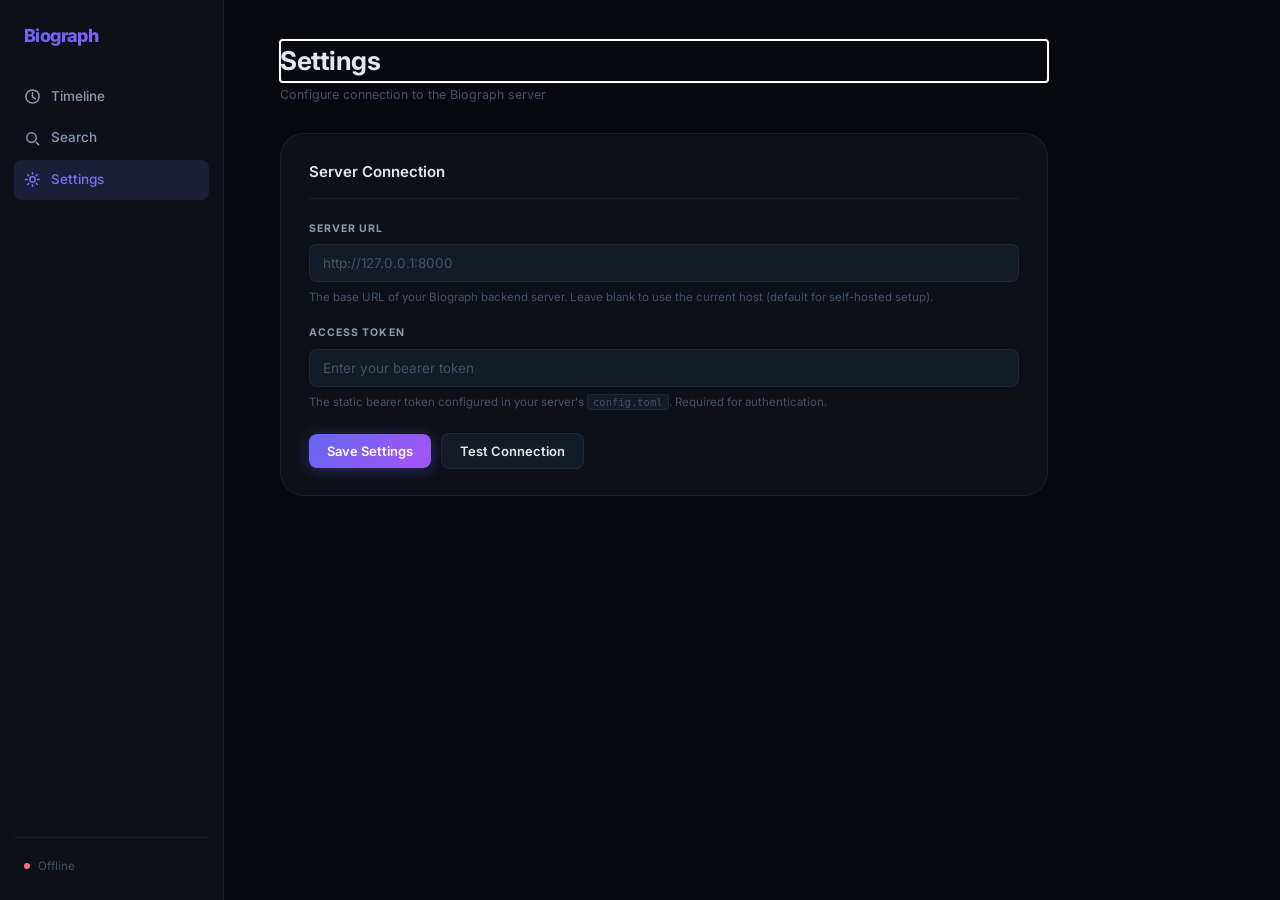
==== web-client/index.html @ 9d4fa3f5 "Initial commit: Biograph life-logging backend, sensors, web-client, and Arch PKGBUILDs" ====
<!doctype html>
<html lang="en">
<head>
  <meta charset="utf-8">
  <meta name="viewport" content="width=device-width, initial-scale=1">
  <title>Biograph</title>
  <meta name="description" content="Personal life-logging timeline — browse, search and explore your life events.">
  <meta name="color-scheme" content="dark">

  <!-- Preconnect for Google Fonts -->
  <link rel="preconnect" href="https://fonts.googleapis.com">
  <link rel="preconnect" href="https://fonts.gstatic.com" crossorigin>
  <link href="https://fonts.googleapis.com/css2?family=Inter:wght@400;500;600;700;800&display=swap" rel="stylesheet">

  <link rel="stylesheet" href="style.css">
</head>
<body>

<div class="app">

  <!-- ── Sidebar ──────────────────────────────────────────── -->
  <aside class="sidebar" role="navigation" aria-label="Main navigation">
    <div class="logo" aria-label="Biograph">Biograph</div>

    <nav class="nav-list">
      <a class="nav-link active" href="#timeline" data-view="timeline" aria-current="page">
        <svg class="nav-icon" viewBox="0 0 18 18" fill="none" stroke="currentColor" stroke-width="1.6" aria-hidden="true">
          <circle cx="9" cy="9" r="7"/>
          <path d="M9 5v4.5l3 1.8" stroke-linecap="round" stroke-linejoin="round"/>
        </svg>
        Timeline
      </a>
      <a class="nav-link" href="#search" data-view="search">
        <svg class="nav-icon" viewBox="0 0 18 18" fill="none" stroke="currentColor" stroke-width="1.6" aria-hidden="true">
          <circle cx="8" cy="8" r="5"/>
          <path d="M13 13l2.5 2.5" stroke-linecap="round"/>
        </svg>
        Search
      </a>
      <a class="nav-link" href="#settings" data-view="settings">
        <svg class="nav-icon" viewBox="0 0 18 18" fill="none" stroke="currentColor" stroke-width="1.6" aria-hidden="true">
          <circle cx="9" cy="9" r="2.8"/>
          <path d="M9 1.5v2M9 14.5v2M1.5 9h2M14.5 9h2M3.7 3.7l1.4 1.4M12.9 12.9l1.4 1.4M3.7 14.3l1.4-1.4M12.9 5.1l1.4-1.4" stroke-linecap="round"/>
        </svg>
        Settings
      </a>
    </nav>

    <div class="sidebar-footer">
      <div class="connection-badge">
        <div class="conn-dot" id="conn-dot"></div>
        <span id="conn-label" aria-live="polite">Checking…</span>
      </div>
    </div>
  </aside>

  <!-- ── Main content ─────────────────────────────────────── -->
  <main id="main" role="main" aria-live="polite" aria-atomic="false">
    <!-- Populated by app.js -->
  </main>

</div>

<script type="module" src="app.js"></script>
</body>
</html>
---- web-client/style.css ----
/* ============================================================
   Biograph Web Client — style.css
   Design system: dark-first, CSS custom properties, no deps.
   ============================================================ */

/* ── 1. Design tokens ──────────────────────────────────────── */
:root {
  color-scheme: dark;

  /* Surface */
  --bg:        #07090f;
  --surface-1: #0d1117;
  --surface-2: #131b27;
  --surface-3: #1b2438;

  /* Borders */
  --border:     rgba(96, 128, 200, 0.12);
  --border-hi:  rgba(96, 128, 200, 0.28);

  /* Accent */
  --primary:      #7c6ef5;
  --primary-dim:  rgba(124, 110, 245, 0.14);
  --primary-glow: rgba(124, 110, 245, 0.28);
  --grad:         linear-gradient(135deg, #6366f1 0%, #a855f7 100%);

  /* Text */
  --text-1: #e2e8f0;
  --text-2: #8a9ab5;
  --text-3: #445168;

  /* Semantic */
  --success: #34d399;
  --warning: #fbbf24;
  --danger:  #f87171;
  --info:    #60a5fa;

  /* Event-type badge colours (bg is 12% opacity of these) */
  --ev-note:             #60a5fa;
  --ev-shell-cmd:        #4ade80;
  --ev-web-visit:        #fb923c;
  --ev-kindle-highlight: #fbbf24;
  --ev-kindle-book:      #c084fc;
  --ev-photo:            #f472b6;
  --ev-default:          #8a9ab5;

  /* Shape */
  --r-xs: 4px;
  --r-sm: 8px;
  --r-md: 12px;
  --r-lg: 18px;
  --r-xl: 24px;

  /* Motion */
  --ease:      cubic-bezier(.4, 0, .2, 1);
  --ease-out:  cubic-bezier(0, 0, .2, 1);
  --dur-fast:  130ms;
  --dur:       220ms;

  /* Layout */
  --sidebar-w: 224px;
}

/* ── 2. Reset ──────────────────────────────────────────────── */
*, *::before, *::after {
  box-sizing: border-box;
  margin: 0;
  padding: 0;
}

html {
  font-size: 15px;
  -webkit-text-size-adjust: none;
  text-size-adjust: none;
  scrollbar-width: thin;
  scrollbar-color: var(--border-hi) transparent;
}

body {
  font-family: 'Inter', system-ui, -apple-system, sans-serif;
  background: var(--bg);
  color: var(--text-1);
  min-height: 100svh;
  line-height: 1.6;
  overflow-x: hidden;
  -webkit-font-smoothing: antialiased;
  accent-color: var(--primary);
}

a    { color: inherit; text-decoration: none; }
button { cursor: pointer; font-family: inherit; border: none; background: none; }
input, textarea, select { font-family: inherit; }
code { font-family: ui-monospace, 'JetBrains Mono', 'Fira Code', Consolas, monospace; }
svg  { display: block; }

/* ── 3. App shell ──────────────────────────────────────────── */
.app {
  display: grid;
  grid-template-columns: var(--sidebar-w) 1fr;
  min-height: 100svh;
}

/* ── 4. Sidebar ────────────────────────────────────────────── */
.sidebar {
  position: sticky;
  top: 0;
  height: 100svh;
  background: var(--surface-1);
  border-right: 1px solid var(--border);
  display: flex;
  flex-direction: column;
  padding: 22px 14px 18px;
  overflow-y: auto;
}

/* Gradient wordmark */
.logo {
  font-size: 18px;
  font-weight: 800;
  letter-spacing: -0.6px;
  background: var(--grad);
  -webkit-background-clip: text;
  background-clip: text;
  color: transparent;
  padding: 0 10px;
  margin-bottom: 26px;
  user-select: none;
  display: block;
}

/* Nav */
.nav-list {
  display: flex;
  flex-direction: column;
  gap: 2px;
  flex: 1;
}

.nav-link {
  display: flex;
  align-items: center;
  gap: 10px;
  padding: 9px 10px;
  border-radius: var(--r-sm);
  color: var(--text-2);
  font-size: 13.5px;
  font-weight: 500;
  transition: color var(--dur-fast) var(--ease),
              background var(--dur-fast) var(--ease);
}

.nav-link:hover  { background: var(--surface-2); color: var(--text-1); }
.nav-link.active { background: var(--primary-dim); color: var(--primary); }

.nav-icon {
  width: 17px;
  height: 17px;
  flex-shrink: 0;
}

/* Bottom connection badge */
.sidebar-footer {
  padding-top: 12px;
  border-top: 1px solid var(--border);
  margin-top: 16px;
}

.connection-badge {
  display: flex;
  align-items: center;
  gap: 8px;
  padding: 7px 10px;
  border-radius: var(--r-sm);
  font-size: 11.5px;
  color: var(--text-3);
}

.conn-dot {
  width: 6px;
  height: 6px;
  border-radius: 50%;
  background: var(--text-3);
  flex-shrink: 0;
  transition: background var(--dur) var(--ease),
              box-shadow var(--dur) var(--ease);
}

.conn-dot.ok  { background: var(--success); box-shadow: 0 0 8px var(--success); }
.conn-dot.err { background: var(--danger); box-shadow: none; }

/* ── 5. Main content area ──────────────────────────────────── */
#main {
  padding: 40px 56px 80px;
  overflow-y: auto;
  max-width: 880px;
  view-transition-name: main-content;
}

/* ── 6. View header ────────────────────────────────────────── */
.view-header     { margin-bottom: 28px; }
.view-header h1  {
  font-size: 26px;
  font-weight: 700;
  letter-spacing: -0.5px;
  margin-bottom: 3px;
}
.view-meta { font-size: 12.5px; color: var(--text-3); }

/* ── 7. Day groups (timeline) ──────────────────────────────── */
.day-group { margin-bottom: 36px; }

.day-header {
  display: flex;
  align-items: baseline;
  gap: 10px;
  margin-bottom: 12px;
  padding-bottom: 8px;
  border-bottom: 1px solid var(--border);
}

.day-label {
  font-size: 11px;
  font-weight: 700;
  text-transform: uppercase;
  letter-spacing: 0.09em;
  color: var(--text-2);
}

.day-count { font-size: 11px; color: var(--text-3); }

/* ── 8. Event card ─────────────────────────────────────────── */
.event-card {
  display: grid;
  grid-template-columns: 28px 1fr;
  gap: 0 12px;
  padding: 11px 14px 11px 12px;
  border-radius: var(--r-md);
  background: var(--surface-1);
  border: 1px solid var(--border);
  margin-bottom: 5px;
  animation: card-in var(--dur) var(--ease-out) both;
  transition: background var(--dur-fast) var(--ease),
              border-color var(--dur-fast) var(--ease);
}

.event-card:hover {
  background: var(--surface-2);
  border-color: var(--border-hi);
}

@keyframes card-in {
  from { opacity: 0; transform: translateY(7px); }
  to   { opacity: 1; transform: translateY(0); }
}

/* Badge */
.ev-badge {
  width: 26px;
  height: 26px;
  border-radius: 6px;
  display: flex;
  align-items: center;
  justify-content: center;
  font-size: 11px;
  font-weight: 700;
  flex-shrink: 0;
  margin-top: 1px;
}

.ev-badge-note             { background: rgba(96,165,250,.13); color: var(--ev-note); }
.ev-badge-shell-cmd        { background: rgba(74,222,128,.13); color: var(--ev-shell-cmd); font-family: monospace; font-size: 10px; }
.ev-badge-web-visit        { background: rgba(251,146,60,.13); color: var(--ev-web-visit); }
.ev-badge-kindle-highlight { background: rgba(251,191,36,.13); color: var(--ev-kindle-highlight); }
.ev-badge-kindle-book      { background: rgba(192,132,252,.13); color: var(--ev-kindle-book); }
.ev-badge-photo            { background: rgba(244,114,182,.13); color: var(--ev-photo); }
.ev-badge-default          { background: rgba(138,154,181,.13); color: var(--ev-default); }

/* Event body */
.event-meta {
  display: flex;
  align-items: center;
  gap: 6px;
  margin-bottom: 4px;
  flex-wrap: wrap;
}

.event-time {
  font-size: 11px;
  color: var(--text-3);
  font-variant-numeric: tabular-nums;
  white-space: nowrap;
}

.event-source {
  font-size: 11px;
  color: var(--text-3);
  white-space: nowrap;
}

.event-source::before { content: '·'; margin-right: 6px; opacity: .4; }

/* Content regions */
.event-content { font-size: 13.5px; color: var(--text-1); line-height: 1.55; }

.event-content code {
  font-size: 12px;
  background: rgba(0,0,0,.4);
  padding: 2px 7px;
  border-radius: var(--r-xs);
  color: var(--ev-shell-cmd);
  display: inline-block;
  max-width: 100%;
  white-space: pre-wrap;
  word-break: break-all;
}

.ev-url   { color: var(--ev-web-visit); font-size: 12.5px; word-break: break-all; }
.ev-title { margin-bottom: 3px; }

.ev-quote {
  border-left: 2px solid var(--ev-kindle-highlight);
  padding-left: 10px;
  color: var(--text-2);
  font-style: italic;
  line-height: 1.6;
}

.ev-book-meta {
  font-size: 12px;
  color: var(--text-3);
  margin-top: 5px;
}

/* Tags */
.event-tags {
  display: flex;
  flex-wrap: wrap;
  gap: 4px;
  margin-top: 8px;
}

.tag-pill {
  font-size: 10.5px;
  padding: 2px 8px;
  border-radius: 999px;
  background: var(--primary-dim);
  color: var(--primary);
  border: 1px solid rgba(124,110,245,.20);
  font-weight: 500;
}

/* ── 9. Load-more ──────────────────────────────────────────── */
.load-more-btn {
  display: flex;
  align-items: center;
  justify-content: center;
  gap: 8px;
  width: 100%;
  padding: 11px;
  margin-top: 22px;
  border-radius: var(--r-md);
  border: 1px dashed var(--border-hi);
  background: transparent;
  color: var(--text-2);
  font-size: 13px;
  font-weight: 500;
  transition: all var(--dur-fast) var(--ease);
}

.load-more-btn:hover {
  border-color: var(--primary);
  color: var(--primary);
  background: var(--primary-dim);
}

/* ── 10. Search bar ────────────────────────────────────────── */
.search-bar {
  position: relative;
  margin-bottom: 14px;
}

.search-bar-icon {
  position: absolute;
  left: 14px;
  top: 50%;
  transform: translateY(-50%);
  color: var(--text-3);
  pointer-events: none;
  width: 16px;
  height: 16px;
}

.search-input {
  width: 100%;
  padding: 13px 16px 13px 44px;
  border-radius: var(--r-xl);
  background: var(--surface-1);
  border: 1px solid var(--border);
  color: var(--text-1);
  font-size: 14.5px;
  outline: none;
  transition: border-color var(--dur-fast) var(--ease),
              box-shadow   var(--dur-fast) var(--ease);
}

.search-input::placeholder { color: var(--text-3); }
.search-input:focus {
  border-color: var(--primary);
  box-shadow: 0 0 0 3px var(--primary-glow);
}

/* ── 11. Filter bar ────────────────────────────────────────── */
.filter-bar {
  display: flex;
  flex-wrap: wrap;
  align-items: center;
  gap: 7px 5px;
  padding: 12px 14px;
  background: var(--surface-1);
  border: 1px solid var(--border);
  border-radius: var(--r-lg);
  margin-bottom: 22px;
}

.filter-sep {
  width: 1px;
  height: 18px;
  background: var(--border-hi);
  margin: 0 4px;
  flex-shrink: 0;
}

.filter-lbl {
  font-size: 10px;
  font-weight: 700;
  text-transform: uppercase;
  letter-spacing: 0.09em;
  color: var(--text-3);
  flex-shrink: 0;
}

.filter-chip {
  display: inline-flex;
  align-items: center;
  gap: 5px;
  padding: 3px 10px;
  border-radius: 999px;
  border: 1px solid var(--border);
  color: var(--text-2);
  font-size: 12px;
  font-weight: 500;
  cursor: pointer;
  transition: all var(--dur-fast) var(--ease);
  user-select: none;
}

.filter-chip input[type="checkbox"] { display: none; }
.filter-chip:hover { border-color: var(--border-hi); color: var(--text-1); }
.filter-chip.chip-active {
  background: var(--primary-dim);
  border-color: rgba(124,110,245,.30);
  color: var(--primary);
}

.date-input {
  padding: 4px 9px;
  border-radius: var(--r-xs);
  background: var(--surface-2);
  border: 1px solid var(--border);
  color: var(--text-1);
  font-size: 12px;
  outline: none;
  color-scheme: dark;
  cursor: pointer;
}

.date-input:focus { border-color: var(--primary); }

/* ── 12. Settings cards ────────────────────────────────────── */
.settings-card {
  background: var(--surface-1);
  border: 1px solid var(--border);
  border-radius: var(--r-xl);
  padding: 26px 28px;
  margin-bottom: 18px;
}

.settings-card h2 {
  font-size: 15px;
  font-weight: 600;
  margin-bottom: 22px;
  padding-bottom: 14px;
  border-bottom: 1px solid var(--border);
}

.field          { margin-bottom: 18px; }
.field-label    {
  display: block;
  font-size: 10.5px;
  font-weight: 700;
  color: var(--text-2);
  text-transform: uppercase;
  letter-spacing: 0.10em;
  margin-bottom: 7px;
}

.field-input {
  width: 100%;
  padding: 10px 13px;
  border-radius: var(--r-sm);
  background: var(--surface-2);
  border: 1px solid var(--border);
  color: var(--text-1);
  font-size: 13.5px;
  outline: none;
  transition: border-color var(--dur-fast) var(--ease),
              box-shadow   var(--dur-fast) var(--ease);
}

.field-input::placeholder { color: var(--text-3); }
.field-input:focus {
  border-color: var(--primary);
  box-shadow: 0 0 0 3px var(--primary-glow);
}

.field-hint {
  margin-top: 6px;
  font-size: 11.5px;
  color: var(--text-3);
  line-height: 1.6;
}

.field-hint code {
  font-size: 10.5px;
  background: var(--surface-2);
  padding: 1px 5px;
  border-radius: var(--r-xs);
  border: 1px solid var(--border);
}

/* ── 13. Buttons ───────────────────────────────────────────── */
.btn {
  display: inline-flex;
  align-items: center;
  gap: 6px;
  padding: 9px 18px;
  border-radius: var(--r-sm);
  font-size: 13px;
  font-weight: 600;
  cursor: pointer;
  white-space: nowrap;
  transition: all var(--dur-fast) var(--ease);
  border: none;
}

.btn:active                    { transform: scale(.97); }
.btn:disabled                  { opacity: .45; cursor: not-allowed; transform: none; }

.btn-primary {
  background: var(--grad);
  color: #fff;
  box-shadow: 0 2px 14px rgba(99,102,241,.35);
}
.btn-primary:not(:disabled):hover {
  box-shadow: 0 4px 22px rgba(99,102,241,.55);
  transform: translateY(-1px);
}

.btn-secondary {
  background: var(--surface-2);
  color: var(--text-1);
  border: 1px solid var(--border);
}
.btn-secondary:not(:disabled):hover {
  background: var(--surface-3);
  border-color: var(--border-hi);
}

.actions-row {
  display: flex;
  align-items: center;
  gap: 10px;
  flex-wrap: wrap;
  margin-top: 22px;
}

/* ── 14. Status badge ──────────────────────────────────────── */
.status-badge {
  display: inline-flex;
  align-items: center;
  gap: 6px;
  font-size: 12.5px;
  font-weight: 500;
  padding: 6px 13px;
  border-radius: var(--r-sm);
}

.status-badge.ok  {
  background: rgba(52,211,153,.10);
  color: var(--success);
  border: 1px solid rgba(52,211,153,.22);
}
.status-badge.err {
  background: rgba(248,113,113,.10);
  color: var(--danger);
  border: 1px solid rgba(248,113,113,.22);
}

/* ── 15. Spinner ───────────────────────────────────────────── */
.spinner-wrap { display: flex; justify-content: center; padding: 36px; }
.spinner {
  width: 26px;
  height: 26px;
  border: 2.5px solid var(--border-hi);
  border-top-color: var(--primary);
  border-radius: 50%;
  animation: spin 600ms linear infinite;
}
@keyframes spin { to { transform: rotate(360deg); } }

/* ── 16. Alert ─────────────────────────────────────────────── */
.alert {
  display: flex;
  align-items: center;
  gap: 10px;
  padding: 12px 16px;
  border-radius: var(--r-md);
  font-size: 13px;
  margin-bottom: 20px;
}
.alert-warn {
  background: rgba(251,191,36,.08);
  border: 1px solid rgba(251,191,36,.20);
  color: var(--warning);
}
.alert-err {
  background: rgba(248,113,113,.08);
  border: 1px solid rgba(248,113,113,.20);
  color: var(--danger);
}

/* ── 17. Empty state ───────────────────────────────────────── */
.empty-state {
  text-align: center;
  padding: 64px 40px;
  color: var(--text-3);
}
.empty-icon  { font-size: 40px; margin-bottom: 14px; opacity: .4; line-height: 1; }
.empty-title { font-size: 16px; font-weight: 600; color: var(--text-2); margin-bottom: 8px; }
.empty-desc  {
  font-size: 13px;
  line-height: 1.7;
  max-width: 320px;
  margin: 0 auto;
}

/* ── 18. Result meta ───────────────────────────────────────── */
.result-meta { font-size: 12px; color: var(--text-3); margin-bottom: 14px; }

/* ── 19. View Transitions ──────────────────────────────────── */
::view-transition-old(main-content) {
  animation: vt-out 170ms var(--ease) both;
}
::view-transition-new(main-content) {
  animation: vt-in  210ms var(--ease-out) both;
}

@keyframes vt-out {
  to { opacity: 0; transform: translateY(-5px) scale(.995); }
}
@keyframes vt-in {
  from { opacity: 0; transform: translateY(10px) scale(1.004); }
}

/* Honour reduced-motion */
@media (prefers-reduced-motion: reduce) {
  ::view-transition-group(*),
  ::view-transition-old(*),
  ::view-transition-new(*) { animation: none !important; }
  .event-card { animation: none; }
  .btn-primary:hover { transform: none; }
}

/* ── 20. Scrollbars ────────────────────────────────────────── */
::-webkit-scrollbar              { width: 5px; height: 5px; }
::-webkit-scrollbar-track        { background: transparent; }
::-webkit-scrollbar-thumb        { background: var(--border-hi); border-radius: 3px; }
::-webkit-scrollbar-thumb:hover  { background: var(--text-3); }

/* ── 21. Responsive ────────────────────────────────────────── */
@media (max-width: 740px) {
  .app {
    grid-template-columns: 1fr;
    grid-template-rows: auto 1fr;
  }

  .sidebar {
    position: sticky;
    top: 0;
    z-index: 20;
    height: auto;
    flex-direction: row;
    align-items: center;
    padding: 10px 14px;
    border-right: none;
    border-bottom: 1px solid var(--border);
    background: rgba(13, 17, 23, .92);
    backdrop-filter: blur(12px);
    -webkit-backdrop-filter: blur(12px);
  }

  .logo          { margin-bottom: 0; margin-right: 20px; font-size: 16px; }
  .nav-list      { flex-direction: row; flex: 1; gap: 2px; }
  .nav-link      { padding: 7px 9px; font-size: 12.5px; }
  .sidebar-footer { display: none; }

  #main          { padding: 20px 16px 60px; max-width: none; }
  .settings-card { padding: 18px 18px; }
}

@media (max-width: 480px) {
  .filter-bar { display: none; } /* simplified on very small screens */
}
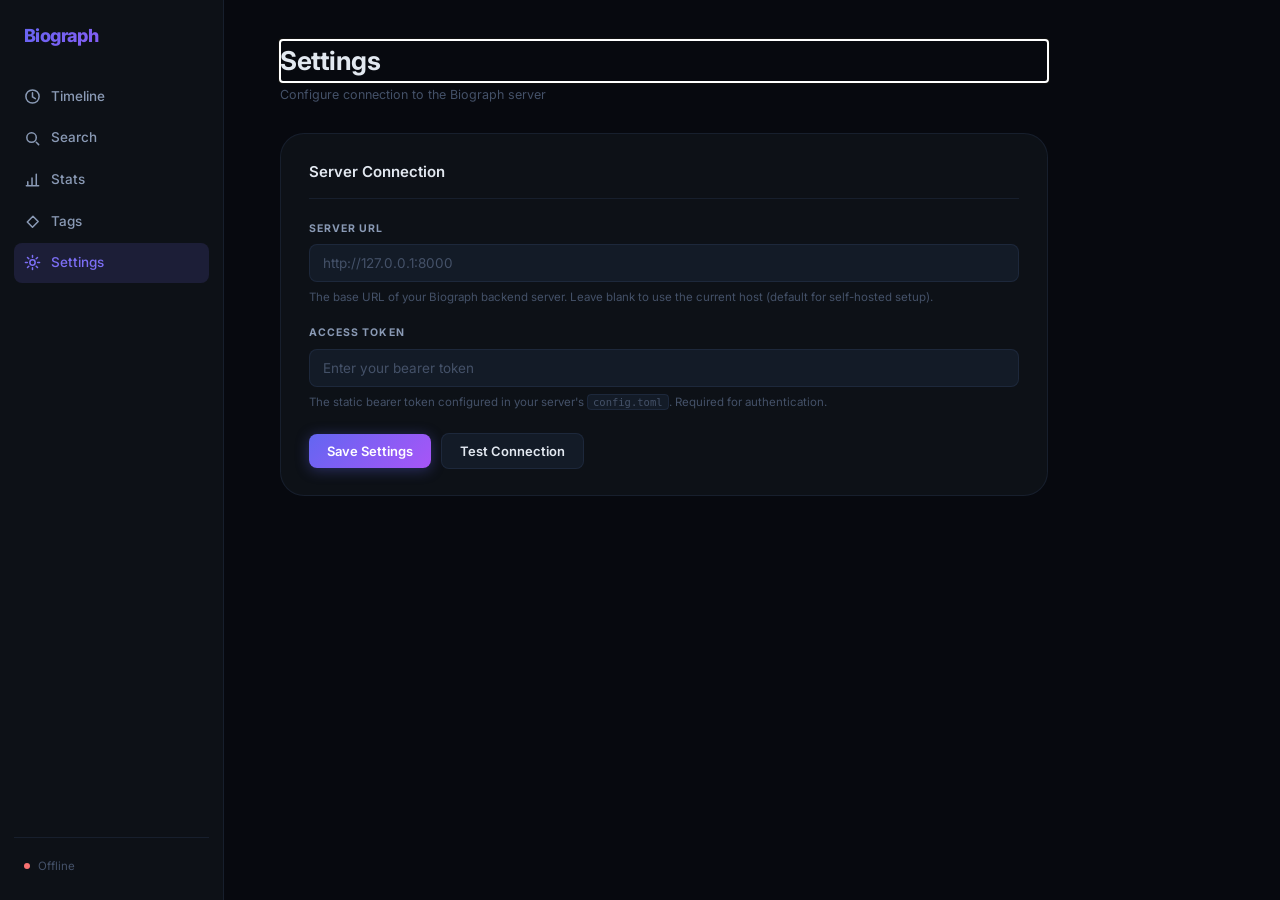
==== commit adb6586a: "feat: implement Phase 6 web client v2 (Stats, Tag Manager, infinite scroll) & TLS docs" ====
--- a/web-client/index.html
+++ b/web-client/index.html
@@ -37,6 +37,18 @@
         </svg>
         Search
       </a>
+      <a class="nav-link" href="#stats" data-view="stats">
+        <svg class="nav-icon" viewBox="0 0 18 18" fill="none" stroke="currentColor" stroke-width="1.6" aria-hidden="true">
+          <path d="M2.5 15.5h13M4 11.5v4M8.5 7.5v8M13 3.5v12" stroke-linecap="round" stroke-linejoin="round"/>
+        </svg>
+        Stats
+      </a>
+      <a class="nav-link" href="#tags" data-view="tags">
+        <svg class="nav-icon" viewBox="0 0 18 18" fill="none" stroke="currentColor" stroke-width="1.6" aria-hidden="true">
+          <path d="M3.5 9.5l6-6 5.5 5.5-6 6-5.5-5.5z M6.5 6.5h.01" stroke-linecap="round" stroke-linejoin="round"/>
+        </svg>
+        Tags
+      </a>
       <a class="nav-link" href="#settings" data-view="settings">
         <svg class="nav-icon" viewBox="0 0 18 18" fill="none" stroke="currentColor" stroke-width="1.6" aria-hidden="true">
           <circle cx="9" cy="9" r="2.8"/>
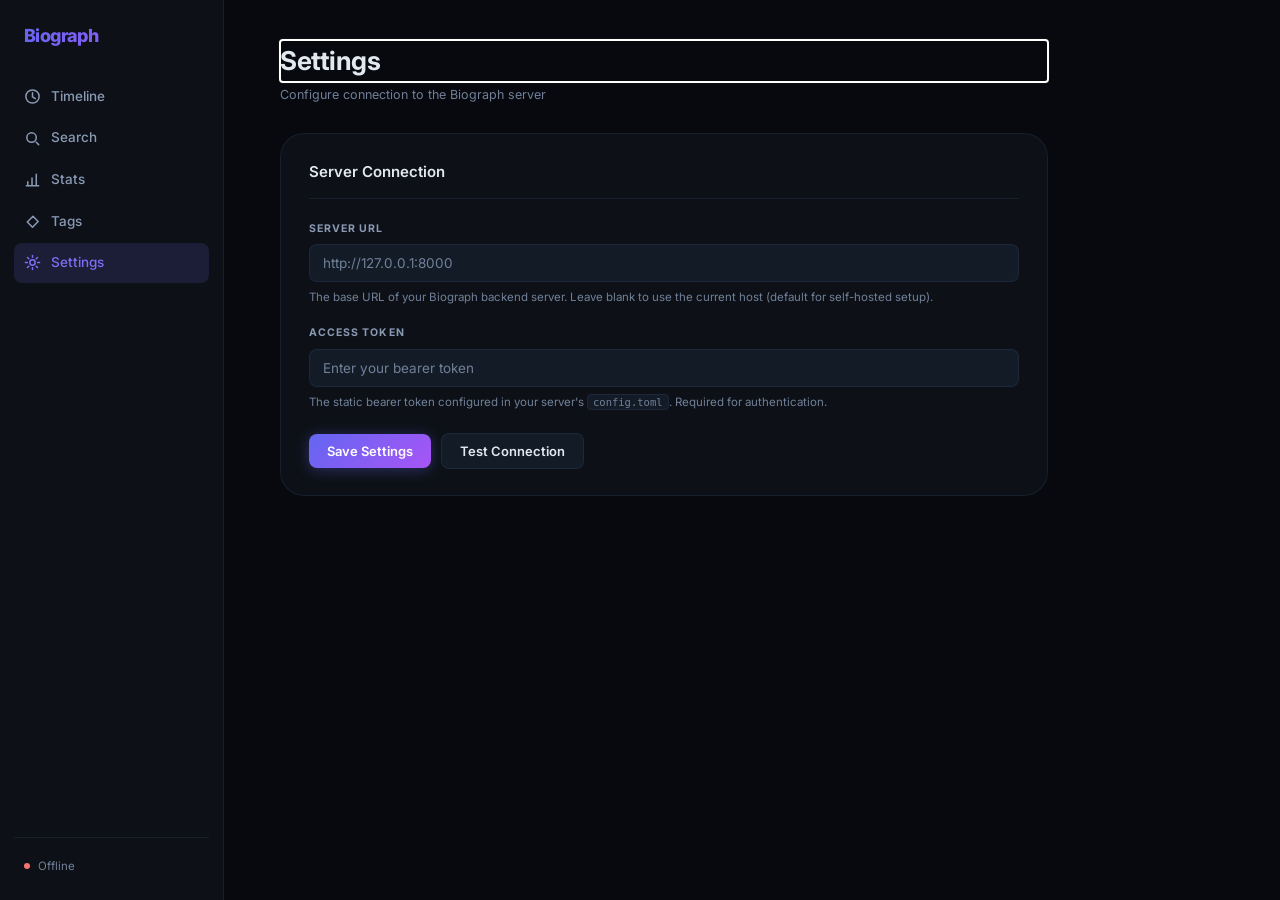
==== commit b3fb9c3d: "Favicon" ====
--- a/web-client/index.html
+++ b/web-client/index.html
@@ -6,6 +6,12 @@
   <title>Biograph</title>
   <meta name="description" content="Personal life-logging timeline — browse, search and explore your life events.">
   <meta name="color-scheme" content="dark">
+
+  <!-- Favicons -->
+  <link rel="icon" type="image/svg+xml" href="favicon.svg">
+  <link rel="icon" type="image/png" sizes="32x32" href="favicon-32x32.png">
+  <link rel="icon" type="image/png" sizes="192x192" href="favicon-192x192.png">
+  <link rel="apple-touch-icon" href="apple-touch-icon.png">
 
   <!-- Preconnect for Google Fonts -->
   <link rel="preconnect" href="https://fonts.googleapis.com">
--- a/web-client/style.css
+++ b/web-client/style.css
@@ -26,7 +26,7 @@
   /* Text */
   --text-1: #e2e8f0;
   --text-2: #8a9ab5;
-  --text-3: #445168;
+  --text-3: #708098;
 
   /* Semantic */
   --success: #34d399;
@@ -40,6 +40,11 @@
   --ev-web-visit:        #fb923c;
   --ev-kindle-highlight: #fbbf24;
   --ev-kindle-book:      #c084fc;
+  --ev-tolino-highlight: #f59e0b;
+  --ev-tolino-book:      #a855f7;
+  --ev-pocketbook-highlight: #ec4899;
+  --ev-pocketbook-book:      #f43f5e;
+  --ev-kodi-movie:       #06b6d4;
   --ev-photo:            #f472b6;
   --ev-default:          #8a9ab5;
 
@@ -271,6 +276,11 @@
 .ev-badge-web-visit        { background: rgba(251,146,60,.13); color: var(--ev-web-visit); }
 .ev-badge-kindle-highlight { background: rgba(251,191,36,.13); color: var(--ev-kindle-highlight); }
 .ev-badge-kindle-book      { background: rgba(192,132,252,.13); color: var(--ev-kindle-book); }
+.ev-badge-tolino-highlight { background: rgba(245,158,11,.13); color: var(--ev-tolino-highlight); }
+.ev-badge-tolino-book      { background: rgba(168,85,247,.13); color: var(--ev-tolino-book); }
+.ev-badge-pocketbook-highlight { background: rgba(236,72,153,.13); color: var(--ev-pocketbook-highlight); }
+.ev-badge-pocketbook-book      { background: rgba(244,63,94,.13); color: var(--ev-pocketbook-book); }
+.ev-badge-kodi-movie       { background: rgba(6,182,212,.13); color: var(--ev-kodi-movie); }
 .ev-badge-photo            { background: rgba(244,114,182,.13); color: var(--ev-photo); }
 .ev-badge-default          { background: rgba(138,154,181,.13); color: var(--ev-default); }
 
@@ -322,6 +332,14 @@
   color: var(--text-2);
   font-style: italic;
   line-height: 1.6;
+}
+
+.ev-card-tolino-highlight .ev-quote {
+  border-left-color: var(--ev-tolino-highlight);
+}
+
+.ev-card-pocketbook-highlight .ev-quote {
+  border-left-color: var(--ev-pocketbook-highlight);
 }
 
 .ev-book-meta {
